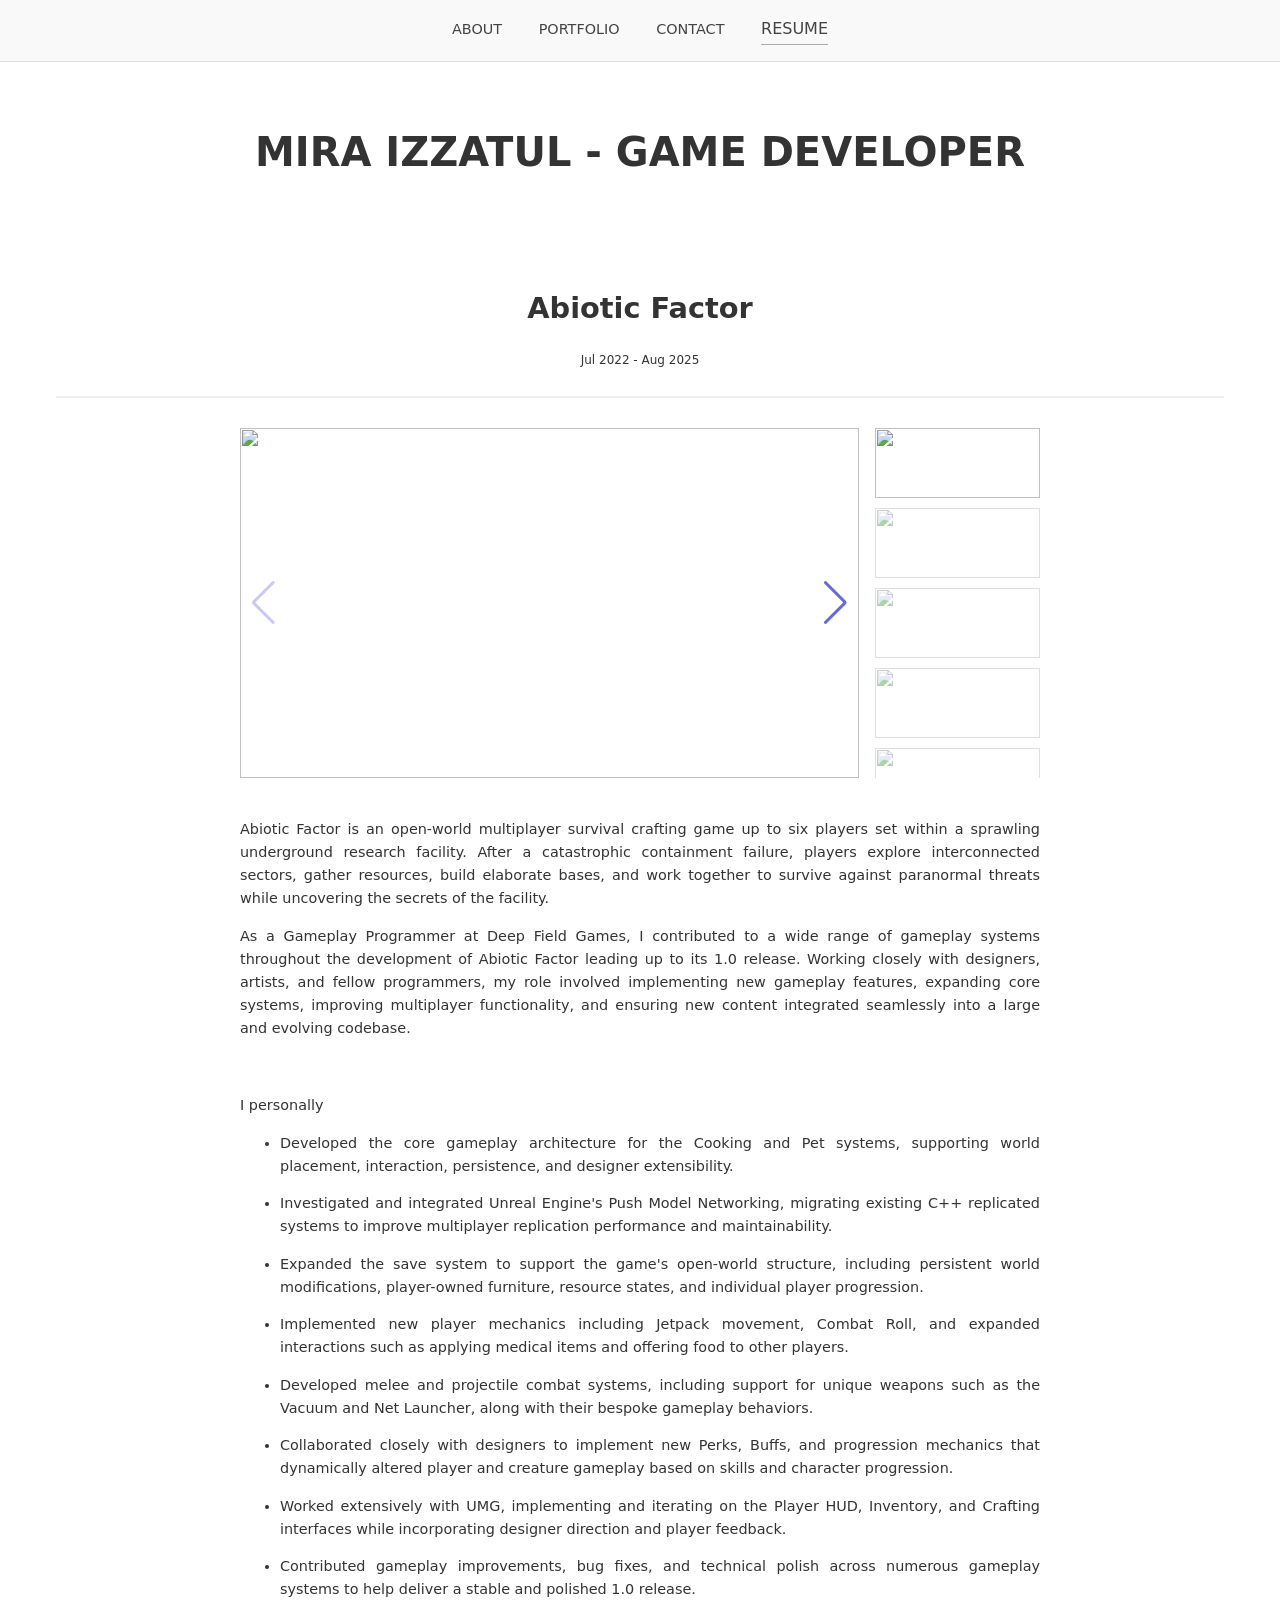
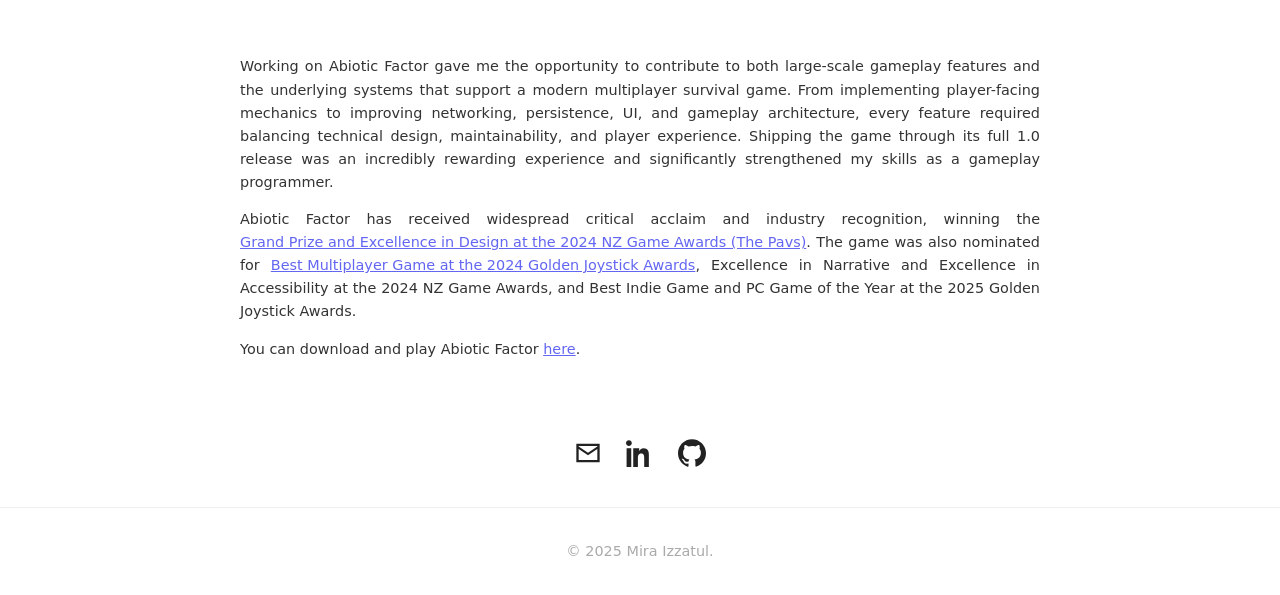
==== abf.html @ 0c44caca "Updated page for abiotic factor and published dota2 feature breakdown and fire simulation pages" ====
<!DOCTYPE html>
<html lang="en">
<head>
  <meta charset="UTF-8" />
  <meta name="viewport" content="width=device-width, initial-scale=1.0" />
  <title>Mira Izzatul – Game Developer</title>
  <link href="https://fonts.googleapis.com/css2?family=Poppins:wght@300;500;700&display=swap" rel="stylesheet"/>
  <style>
    <!-- ul { -->
	  <!-- font-size: 0.95rem; -->
    <!-- } -->
	</style>
  <link rel="stylesheet" href="styles.css">
  <link href="https://cdn.jsdelivr.net/npm/swiper@11/swiper-bundle.min.css" rel="stylesheet">
</head>
<body>
  <nav>
    <ul class="nav-links">
      <li><a href="index.html#about">ABOUT</a></li>
      <li><a href="index.html#projects">PORTFOLIO</a></li>
      <li><a href="#contact">CONTACT</a></li>
      <li><a href="MiraIzzatul_Resume.pdf" class="resume-link" target="_blank">RESUME</a></li>
    </ul>
  </nav>

  <header>
    <h1>MIRA IZZATUL - GAME DEVELOPER</h1>
  </header>
  
  <section id="projects">
	<div class="container">
		<article>
		<header>
			<div class= "article-title"> Abiotic Factor </div>
			<div class="article-date">
                Jul 2022 - Aug 2025
				<p></p>
            </div>
			<div class="gallery">
			<!-- Main Slider -->
			<div class="swiper mainSwiper">

			<div class="swiper-wrapper">

				<div class="swiper-slide"><img src="images/abf.jpg" alt=""></div>
				<div class="swiper-slide"><img src="images/bow.jpg" alt=""></div>
				<div class="swiper-slide"><img src="images/cooking.jpg" alt=""></div>
				<div class="swiper-slide"><img src="images/laserbridge.jpg" alt=""></div>
				<div class="swiper-slide"><img src="images/net-launcher.jpg" alt=""></div>
				<div class="swiper-slide"><img src="images/portal.jpg" alt=""></div>

			</div>

			<div class="swiper-button-prev" style="color: #6366f1"></div>
			<div class="swiper-button-next" style="color: #6366f1"></div>

			</div>
			
			<!-- Thumbnail Slider -->
			<div class="swiper thumbsSwiper">
			<div class="swiper-wrapper">

				<div class="swiper-slide"><img src="images/abf.jpg" alt=""></div>
				<div class="swiper-slide"><img src="images/bow.jpg" alt=""></div>
				<div class="swiper-slide"><img src="images/cooking.jpg" alt=""></div>
				<div class="swiper-slide"><img src="images/laserbridge.jpg" alt=""></div>
				<div class="swiper-slide"><img src="images/net-launcher.jpg" alt=""></div>
				<div class="swiper-slide"><img src="images/portal.jpg" alt=""></div>

			</div>
			</div>

			</div>
				<div class="article-content">
					<br>
					<p>Abiotic Factor is an open-world multiplayer survival crafting game up to six players set within a sprawling underground research facility. After a catastrophic containment failure, players explore interconnected sectors, gather resources, build elaborate bases, and work together to survive against paranormal threats while uncovering the secrets of the facility.
					</p>
					<p>As a Gameplay Programmer at Deep Field Games, I contributed to a wide range of gameplay systems throughout the development of Abiotic Factor leading up to its 1.0 release. Working closely with designers, artists, and fellow programmers, my role involved implementing new gameplay features, expanding core systems, improving multiplayer functionality, and ensuring new content integrated seamlessly into a large and evolving codebase.
					</p>
					<br>
					<p>I personally
					<ul>
						<li>Developed the core gameplay architecture for the Cooking and Pet systems, supporting world placement, interaction, persistence, and designer extensibility.
						</li>
						<p></p>
						<li>Investigated and integrated Unreal Engine's Push Model Networking, migrating existing C++ replicated systems to improve multiplayer replication performance and maintainability.
						</li>
						<p></p>
						<li>Expanded the save system to support the game's open-world structure, including persistent world modifications, player-owned furniture, resource states, and individual player progression.
						</li>
						<p></p>
						<li>Implemented new player mechanics including Jetpack movement, Combat Roll, and expanded interactions such as applying medical items and offering food to other players.
						</li>
						<p></p>
						<li>Developed melee and projectile combat systems, including support for unique weapons such as the Vacuum and Net Launcher, along with their bespoke gameplay behaviors.
						</li>
						<p></p>
						<li>Collaborated closely with designers to implement new Perks, Buffs, and progression mechanics that dynamically altered player and creature gameplay based on skills and character progression.
						</li>
						<p></p>
						<li>Worked extensively with UMG, implementing and iterating on the Player HUD, Inventory, and Crafting interfaces while incorporating designer direction and player feedback.
						</li>
						<p></p>
						<li>Contributed gameplay improvements, bug fixes, and technical polish across numerous gameplay systems to help deliver a stable and polished 1.0 release.
						</li>
						<p></p>
					</ul>
					<br>
					<p>Working on Abiotic Factor gave me the opportunity to contribute to both large-scale gameplay features and the underlying systems that support a modern multiplayer survival game. From implementing player-facing mechanics to improving networking, persistence, UI, and gameplay architecture, every feature required balancing technical design, maintainability, and player experience. Shipping the game through its full 1.0 release was an incredibly rewarding experience and significantly strengthened my skills as a gameplay programmer.
					</p>
					<p>Abiotic Factor has received widespread critical acclaim and industry recognition, winning the 
						<a href="https://gamesnight.nz/the-nz-game-awards-the-pavs-2025-winners/" target="_blank" rel="noopener noreferrer" class="article-linknormal">
							Grand Prize and Excellence in Design at the 2024 NZ Game Awards (The Pavs)
						</a>. The game was also nominated for  
						<a href="https://www.forbes.com/sites/mattgardner1/2024/10/04/2024-golden-joystick-awards-nominations-a-big-year-for-indie-games/" target="_blank" rel="noopener noreferrer" class="article-linknormal">
							Best Multiplayer Game at the 2024 Golden Joystick Awards
						</a>, Excellence in Narrative and Excellence in Accessibility at the 2024 NZ Game Awards, and Best Indie Game and PC Game of the Year at the 2025 Golden Joystick Awards.
					</p>
					<p>
					<p>You can download and play Abiotic Factor
						<a href="https://www.abioticfactor.com/" target="_blank" rel="noopener noreferrer" class="article-linknormal">
								here
						</a>.					
					</p>
				</div>
  </section>

  <section id="contact">
  <div class="contact-icons">
    <!-- Email -->
    <a href="mailto:nurizzatulamiramuzafar@gmail.com" title="Email">
      <svg xmlns="http://www.w3.org/2000/svg" viewBox="0 0 24 24" fill="currentColor">
        <path d="M2 4h20v16H2z" fill="none"/>
        <path d="M22 4H2v16h20V4zm-2 2v.511l-8 5.333-8-5.333V6h16zm0 12H4V8.489l8 5.333 8-5.333V18z"/>
      </svg>
    </a>

    <!-- LinkedIn -->
    <a href="https://linkedin.com/in/mira-izzatul" target="_blank" title="LinkedIn">
      <svg xmlns="http://www.w3.org/2000/svg" viewBox="0 0 24 24" fill="currentColor">
        <path d="M4.98 3.5C4.98 4.88 3.87 6 2.5 6S0 4.88 0 3.5 1.12 1 2.5 1s2.48 1.12 2.48 2.5zM.5 8h4V24h-4zM7.5 8h3.8v2.2h.1c.5-.9 1.7-2.2 3.6-2.2 3.9 0 4.6 2.5 4.6 5.8V24h-4v-7.5c0-1.8-.1-4.1-2.5-4.1s-2.9 1.9-2.9 3.9V24h-4V8z"/>
      </svg>
    </a>

    <!-- GitHub -->
    <a href="https://github.com/miraizzatul" target="_blank" title="GitHub">
      <svg xmlns="http://www.w3.org/2000/svg" fill="currentColor" viewBox="0 0 24 24">
        <path d="M12 .297c-6.63 0-12 5.373-12 12 0 5.303 
        3.438 9.8 8.205 11.385.6.113.82-.258.82-.577 
        0-.285-.01-1.04-.015-2.04-3.338.724-4.042-1.61-4.042-1.61 
        -.546-1.387-1.333-1.757-1.333-1.757-1.09-.744.084-.729.084-.729 
        1.205.084 1.84 1.236 1.84 1.236 1.07 1.835 2.807 1.304 3.495.997 
        .108-.776.418-1.305.762-1.605-2.665-.3-5.467-1.334-5.467-5.93 
        0-1.31.47-2.38 1.236-3.22-.135-.303-.54-1.523.105-3.176 
        0 0 1.005-.322 3.3 1.23a11.5 11.5 0 0 1 3-.405c1.02.005 2.045.138 3 .405 
        2.28-1.552 3.285-1.23 3.285-1.23 .645 1.653.24 2.873.12 3.176 
        .765.84 1.23 1.91 1.23 3.22 0 4.61-2.807 5.625-5.48 5.92 
        .42.36.81 1.096.81 2.22 0 1.606-.015 2.896-.015 3.286 
        0 .315.21.694.825.576C20.565 22.092 24 17.592 24 12.297 
        c0-6.627-5.373-12-12-12"/>
      </svg>
    </a>
  </div>
</section> 

  <footer>
    &copy; 2025 Mira Izzatul.
  </footer>
  <script src="https://cdn.jsdelivr.net/npm/swiper@11/swiper-bundle.min.js"></script>
  <script>
    const thumbsSwiper = new Swiper(".thumbsSwiper", {
    direction: "vertical",
    slidesPerView: 4.5,
    spaceBetween: 10,
	freeMode: true,
    watchSlidesProgress: true,
	});

	const mainSwiper = new Swiper(".mainSwiper", {
    spaceBetween: 10,

    navigation: {
        nextEl: ".swiper-button-next",
        prevEl: ".swiper-button-prev",
    },

		thumbs: {
			swiper: thumbsSwiper,
		},
	});
    </script>
</body>
</html>
---- styles.css ----
/* Font & base reset */
body {
  margin: 0;
  padding: 0;
  font-family: 'Inter', system-ui;
  background-color: #ffffff;
  color: #1a1a1a;
  line-height: 1.6;
}
html {
  scroll-behavior: smooth;
}
ul {
	font-size: 0.9rem;
	color:#333;
}
ol{
	font-size: 0.9rem;
	color:#333;
}

table {
    margin: 20px auto;
	font-size: 0.9rem;
	color:#333;
}

/* Navigation */
nav {
  background-color: #f9f9f9;
  padding: 1rem 2rem;
  border-bottom: 1px solid #e0e0e0;
  text-align: center;
}
.nav-links {
  list-style: none;
  padding: 0;
  margin: 0;
}
.nav-links li {
  display: inline-block;
  margin: 0 1rem;
}
.nav-links a {
  text-decoration: none;
  color: #444;
  font-weight: 500;
}
.nav-links a:hover {
  color: #6366f1;
}

/* Header */
header {
  text-align: center;
  padding: 2rem 1rem;
}
header h1 {
  font-size: 2.5rem;
  margin-bottom: 0.3rem;
  color:#333
}
header p {
  font-size: 1.2rem;
  color:#777
}

/* Sections */
section {
  max-width: 1200px;
  margin: 2rem auto;
  padding: 0 2rem;
}
h2 {
  font-size: 1.8rem;
  margin-bottom: 1.5rem;
  border-bottom: 2px solid #eee;
  padding-bottom: 0.3rem;
  color:#333
}
h2 date {
  color:#333;
  font-size:.95rem;
  margin-bottom:25px;
}
pre {
    background: #1e1e1e;
    color: #d4d4d4;
    padding: 5px;
    border-radius: 4px;
    overflow-x: auto;
    line-height: 0.5;
}

code {
    white-space: pre;
	font-family: Consolas, "Courier New", monospace;
	color: #6366f1;
}

/* About */
.about-container {
  display: flex;
  gap: 2rem;
  align-items: flex-start;
  justify-content: flex-start;
  flex-wrap: nowrap;
}

.profile-photo-container {
  width: 260px;
  height: 260px; /* or any height you want */
  overflow: hidden;
  border-radius: 8px;
  box-shadow: 0 2px 8px rgba(0,0,0,0.1);
  flex-shrink: 0;
}

.profile-photo {
  width: 100%;
  height: 100%;
  object-fit: cover;
  border-radius: 8px;
}

.about-text {
  flex: 1;
  min-width: 0;
  text-align: left; /* Forces left alignment of text */
  color:#333
}

.about-text p{
  margin-bottom: 1.2rem;
  font-size: 0.9rem;
  line-height: 1.6;
  text-align: left;
  color:#333
}

@media (max-width: 768px) {
  .about-container {
    flex-direction: column;
    align-items: flex-start; /* Keep content left-aligned on mobile */
  }

  .about-text {
    text-align: left; /* Ensure left alignment even on mobile */
  }

  .profile-photo {
    width: 260px;
	height: 260px; /* or any height you want */
  }
}

.resume-wrapper {
  text-align: center;
}

.resume-link {
  font-size: 1rem;
  font-weight: 500;
  text-decoration: none;
  color: #333;
  border-bottom: 1px solid #aaa;
  padding-bottom: 2px;
  display: inline-flex;
  align-items: center;
  gap: 6px;
  transition: color 0.2s ease, border-color 0.2s ease;
}

.resume-link:hover {
  color: #6366f1;
  border-color: #6366f1;
}

@media (max-width: 768px) {
  .about-container {
    flex-direction: column;
    align-items: center;
    text-align: center;
  }

  .about-text {
    width: 100%;
  }

  .resume-wrapper {
    text-align: center;
  }
}

/* Projects */
.project {
	flex: 1 1 calc(50% - 1rem);
  max-width: calc(50% - 1rem);
  box-sizing: border-box;
}
.project p {
	font-size: 0.9rem;
	line-height: 1.6;
	margin: 0.5rem 0;
	color:#333;
}
.project-grid {
  display: flex;
  gap: 2rem;
  flex-wrap: wrap;
  justify-content: space-between;
  margin-top: 1rem;
}
.project h3 {
  color: #333;
  margin-bottom: 1.5rem;
  border-bottom: 2px solid #eee;
  padding-bottom: 0.3rem;
}
.project a {
  display: inline-block;
  margin-right: 1rem;
  margin-top: 0.5rem;
  color: #0077b6;
  font-size: 0.9rem;
  text-decoration: none;
}
.project a:hover {
  text-decoration: underline;
}
.article-link {
  text-align: center;
}
.article-link a {
  display: inline-block;
  color: #333;
  font-size: 0.9rem;
  text-decoration: none;
  font-style: italic;
}
.article-link a:hover {
  text-decoration: underline;
  color: #6366f1;
  border-color: #6366f1;
}
.project-image-wrapper {
  width: 100%;
  height: 300px;
  max-width: 600px;
  max-height: 300px;
  overflow: hidden;
  margin:auto;
}
.project-image {
  width: 100%;
  height: 100%;
  object-fit: cover;
}
.article-title	{
  color:#333;
  font-size:1.8rem;
  font-weight:bold;
  margin-bottom:20px;
}
.article-date	{
  color:#333;
  font-size:.75rem;
  margin-bottom:30px;
  border-bottom: 2px solid #eee;
  padding-bottom: 0.4rem;
}
.article-content {
	max-width: 800px;
    margin: 0 auto;
    text-align: justify;
}
.article-content p{
	font-size:0.9rem;
	color:#333;
}
.article-content a{
	font-size:1.1rem;
	font-weight:bold;
	color:#333;
}
.article-imagecontainer {
	max-width: 800px;
    margin: 0 auto;
	height: auto;
	display: block;
}
.article-imagecontainer img {
	/*width: 100%;
	height: 100%;*/
	object-fit: contain; /* Shows whole image, no cropping */
}
.article-video {
    margin: 0 auto;
	height: auto;
	display: block;
	text-align: center;
	color: #333;
	font-size: 0.8rem;
	font-style: italic;
}
.article-content a.article-linknormal{
	display: inline-block;
	font-size:0.9rem;
	text-decoration:underline;
	color: #6366f1;
	border-color: #6366f1;
	font-weight: normal;
}

.article-italic{
	font-style:italic;
	font-size: 0.9rem;
}

/* Mobile: stack vertically */
@media (max-width: 768px) {
  .project-grid {
    flex-direction: column;
  }

  .project {
    max-width: 100%;
    flex: 1 1 100%;
  }
}

/* Contact */
#contact a:hover {
  text-decoration: underline;
}

.contact-icons {
  display: flex;
  justify-content: center;
  gap: 1.5rem;
  margin-top: 1rem;
}

.contact-icons a {
  display: inline-block;
  color: #222;
  transition: color 0.3s ease;
}

.contact-icons svg {
  width: 28px;
  height: 28px;
  fill: currentColor;
}

.contact-icons a:hover {
  color: #6366f1;
}

.gallery{
    display:flex;
    gap:16px;
    width:800px;
    margin: auto;
	justify-content: center;
}

.thumbsSwiper{
	margin: auto;
    width: 165px;
    height: 350px;
	overflow: hidden;
}

.thumbsSwiper .swiper-slide{
    opacity:.5;
    cursor:pointer;
}

.thumbsSwiper .swiper-slide-thumb-active{
    opacity:1;
}

.thumbsSwiper img{
    width:100%;
    height:100%;
    object-fit:contain;
}

.mainSwiper{
	flex:1;
    width:800px;
    height:auto;
}

.mainSwiper img{
    width:100%;
    height:100%;
    object-fit:contain;
}

/* Footer */
footer {
  text-align: center;
  padding: 2rem 1rem;
  font-size: 0.9rem;
  color: #aaa;
  border-top: 1px solid #eee;
}
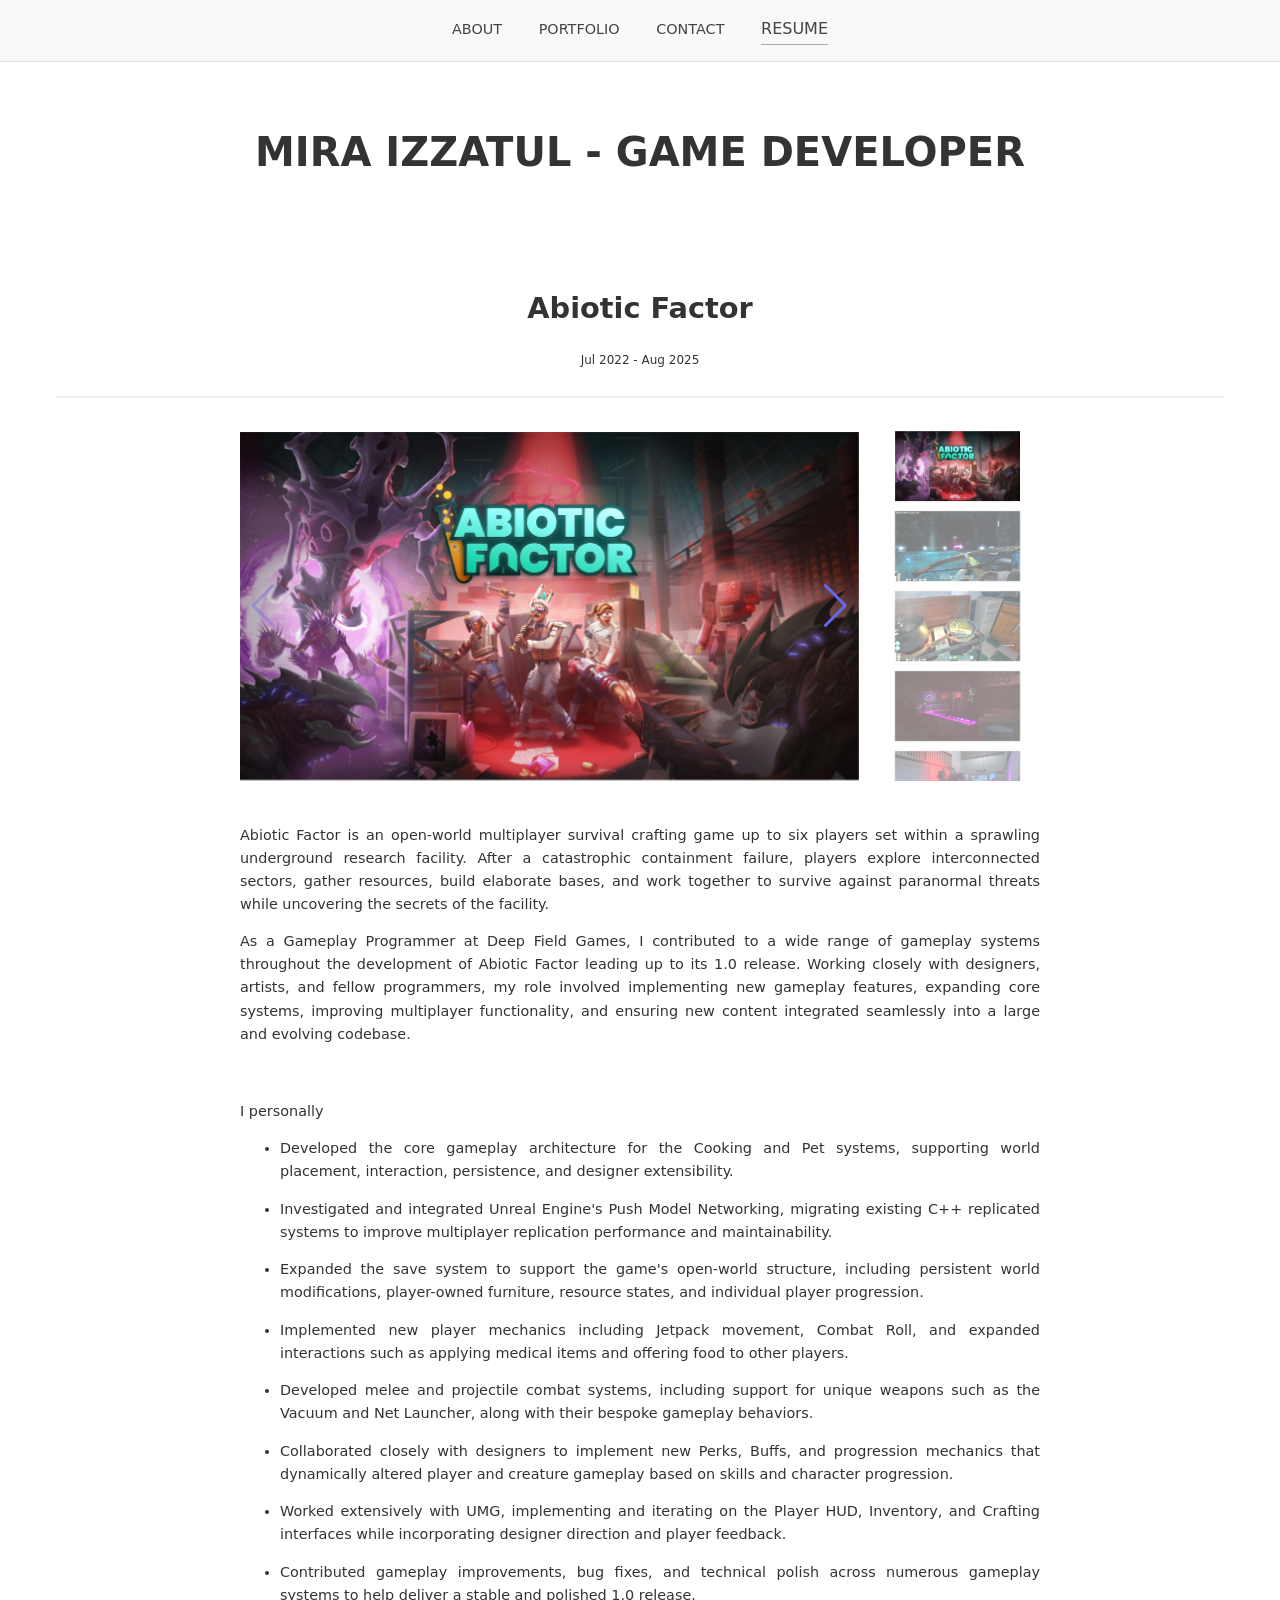
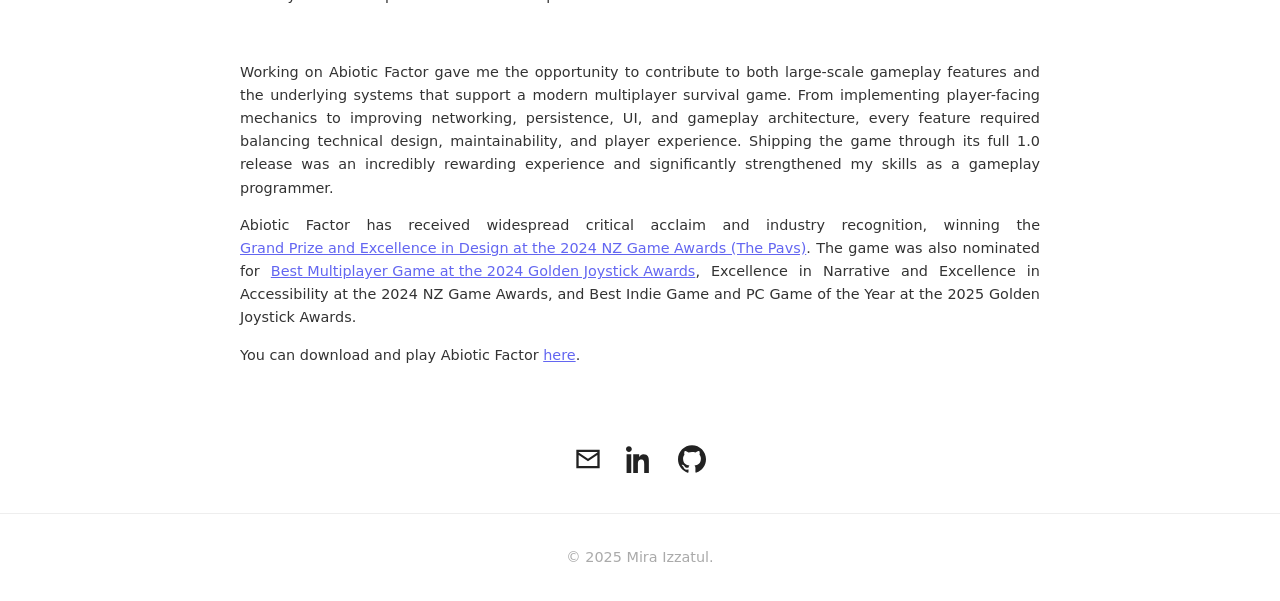
==== commit 5b4fef74: "Fixed the bug where images in abf page doesnt load" ====
--- a/abf.html
+++ b/abf.html
@@ -42,12 +42,12 @@
 
 			<div class="swiper-wrapper">
 
-				<div class="swiper-slide"><img src="images/abf.jpg" alt=""></div>
-				<div class="swiper-slide"><img src="images/bow.jpg" alt=""></div>
-				<div class="swiper-slide"><img src="images/cooking.jpg" alt=""></div>
-				<div class="swiper-slide"><img src="images/laserbridge.jpg" alt=""></div>
-				<div class="swiper-slide"><img src="images/net-launcher.jpg" alt=""></div>
-				<div class="swiper-slide"><img src="images/portal.jpg" alt=""></div>
+				<div class="swiper-slide"><img src="Images/abf.jpg" alt=""></div>
+				<div class="swiper-slide"><img src="Images/bow.jpg" alt=""></div>
+				<div class="swiper-slide"><img src="Images/cooking.jpg" alt=""></div>
+				<div class="swiper-slide"><img src="Images/laserbridge.jpg" alt=""></div>
+				<div class="swiper-slide"><img src="Images/net-launcher.jpg" alt=""></div>
+				<div class="swiper-slide"><img src="Images/portal.jpg" alt=""></div>
 
 			</div>
 
@@ -60,12 +60,12 @@
 			<div class="swiper thumbsSwiper">
 			<div class="swiper-wrapper">
 
-				<div class="swiper-slide"><img src="images/abf.jpg" alt=""></div>
-				<div class="swiper-slide"><img src="images/bow.jpg" alt=""></div>
-				<div class="swiper-slide"><img src="images/cooking.jpg" alt=""></div>
-				<div class="swiper-slide"><img src="images/laserbridge.jpg" alt=""></div>
-				<div class="swiper-slide"><img src="images/net-launcher.jpg" alt=""></div>
-				<div class="swiper-slide"><img src="images/portal.jpg" alt=""></div>
+				<div class="swiper-slide"><img src="Images/abf.jpg" alt=""></div>
+				<div class="swiper-slide"><img src="Images/bow.jpg" alt=""></div>
+				<div class="swiper-slide"><img src="Images/cooking.jpg" alt=""></div>
+				<div class="swiper-slide"><img src="Images/laserbridge.jpg" alt=""></div>
+				<div class="swiper-slide"><img src="Images/net-launcher.jpg" alt=""></div>
+				<div class="swiper-slide"><img src="Images/portal.jpg" alt=""></div>
 
 			</div>
 			</div>
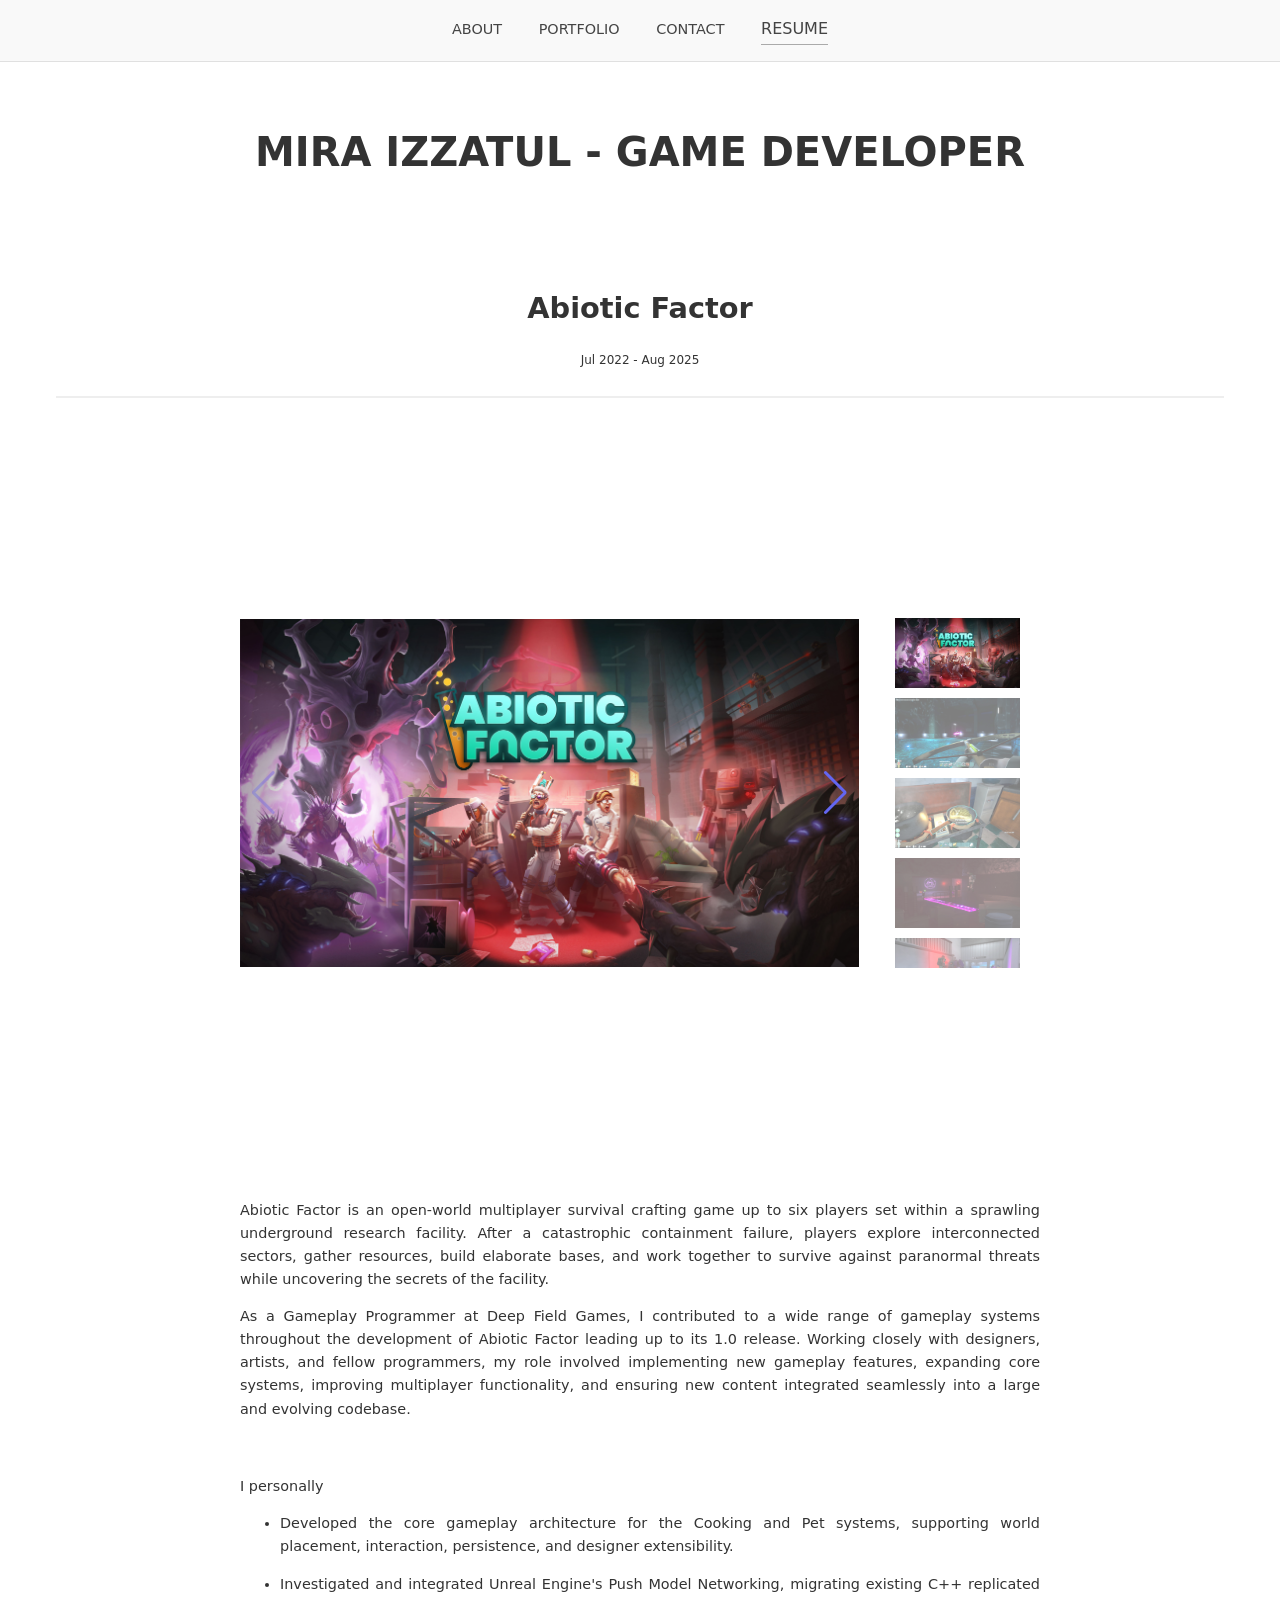
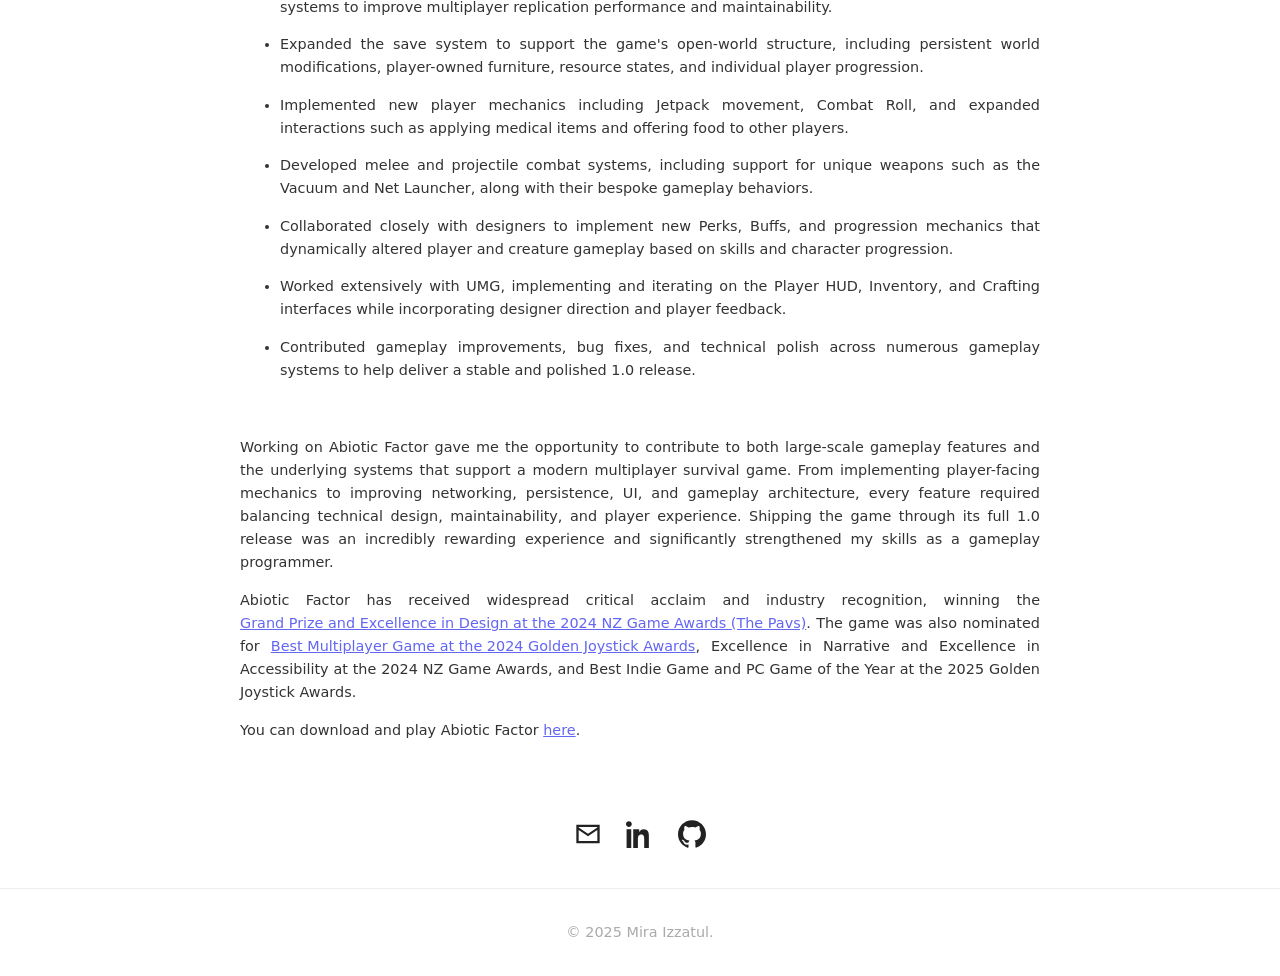
==== commit fb7011f8: "Added new images for abf page" ====
--- a/abf.html
+++ b/abf.html
@@ -48,6 +48,12 @@
 				<div class="swiper-slide"><img src="Images/laserbridge.jpg" alt=""></div>
 				<div class="swiper-slide"><img src="Images/net-launcher.jpg" alt=""></div>
 				<div class="swiper-slide"><img src="Images/portal.jpg" alt=""></div>
+				<div class="swiper-slide"><img src="Images/wheel.jpg" alt=""></div>
+				<div class="swiper-slide"><img src="Images/oven_interaction.jpg" alt=""></div>
+				<div class="swiper-slide"><img src="Images/tooltip.jpg" alt=""></div>
+				<div class="swiper-slide"><img src="Images/tooltip3.jpg" alt=""></div>
+				<div class="swiper-slide"><img src="Images/equip.jpg" alt=""></div>
+				<div class="swiper-slide"><img src="Images/container.jpg" alt=""></div>
 
 			</div>
 
@@ -66,6 +72,12 @@
 				<div class="swiper-slide"><img src="Images/laserbridge.jpg" alt=""></div>
 				<div class="swiper-slide"><img src="Images/net-launcher.jpg" alt=""></div>
 				<div class="swiper-slide"><img src="Images/portal.jpg" alt=""></div>
+				<div class="swiper-slide"><img src="Images/wheel.jpg" alt=""></div>
+				<div class="swiper-slide"><img src="Images/oven_interaction.jpg" alt=""></div>
+				<div class="swiper-slide"><img src="Images/tooltip.jpg" alt=""></div>
+				<div class="swiper-slide"><img src="Images/tooltip3.jpg" alt=""></div>
+				<div class="swiper-slide"><img src="Images/equip.jpg" alt=""></div>
+				<div class="swiper-slide"><img src="Images/container.jpg" alt=""></div>
 
 			</div>
 			</div>
